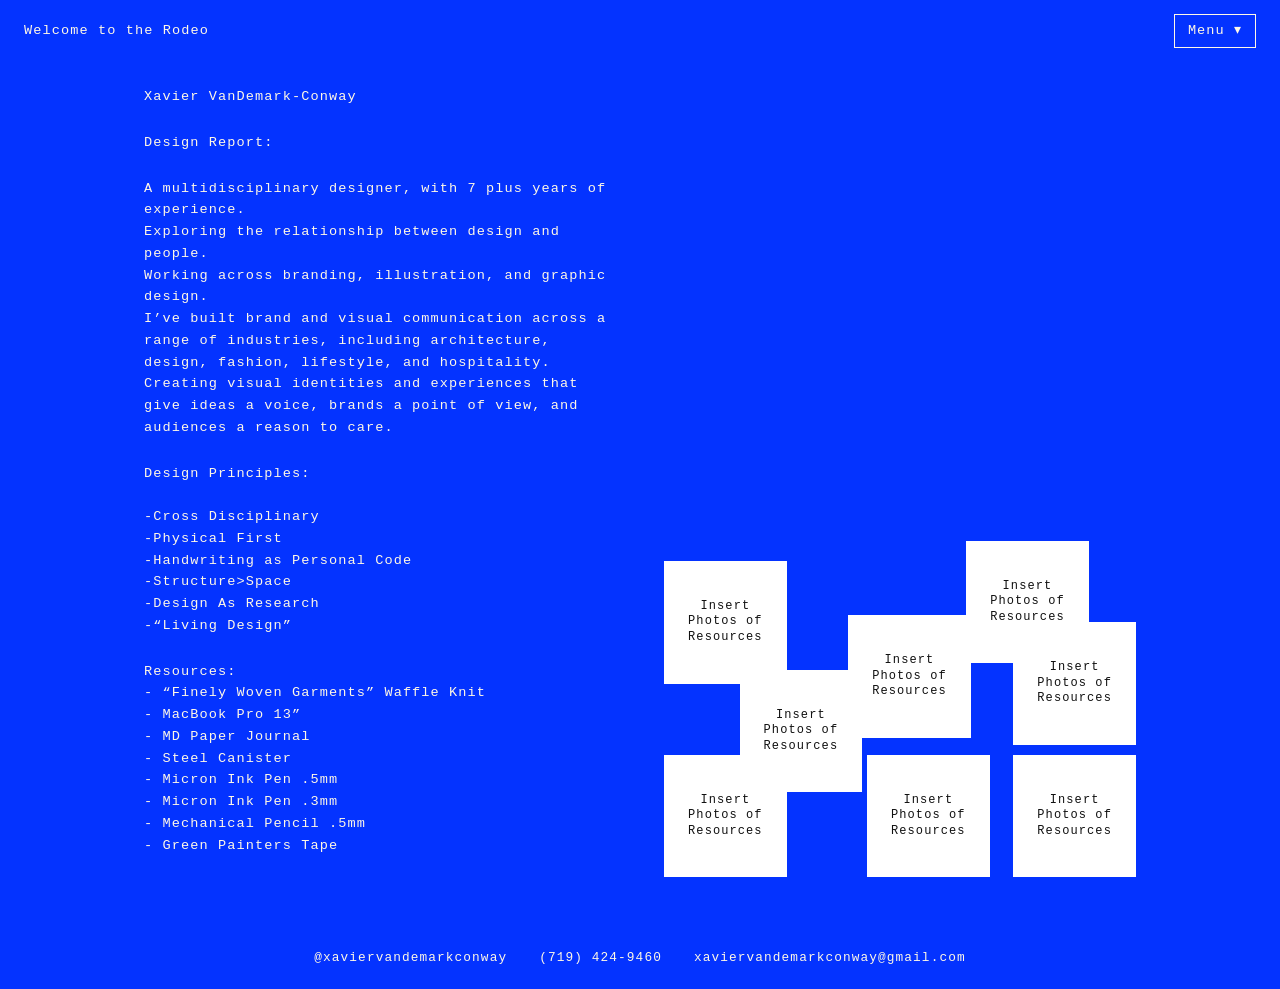
==== about.html @ ca52047f "new design" ====
<!DOCTYPE html>
<html lang="en">
<head>
  <meta charset="UTF-8">
  <meta name="viewport" content="width=device-width, initial-scale=1">
  <title>About — Xavier VanDemark-Conway</title>
  <link rel="stylesheet" href="style.css">
  <style>
    .about { display: grid; grid-template-columns: minmax(0, 1fr) minmax(0, 1fr); gap: 3rem; align-items: end; }
    .about p { margin: 0 0 1.5rem; }
    .cluster { position: relative; aspect-ratio: 375 / 270; }
    .cluster .ph { position: absolute; width: 26%; aspect-ratio: 1; left: var(--x); top: var(--y); }
    @media (max-width: 800px) {
      .about { grid-template-columns: 1fr; }
      .cluster { aspect-ratio: auto; display: grid; grid-template-columns: repeat(2, 1fr); gap: 1rem; }
      .cluster .ph { position: static; width: 100%; }
    }
  </style>
</head>
<body>
  <header>
    <a class="site-title" href="index.html">Welcome to the Rodeo</a>
    <div class="dropdown" id="menu">
      <button class="dropdown-toggle" aria-haspopup="true" aria-expanded="false">Menu ▾</button>
      <ul class="dropdown-menu">
        <li><a href="index.html">Home</a></li>
        <li><a href="about.html">About</a></li>
        <li><a href="mailto:xaviervandemarkconway@gmail.com">Contact</a></li>
      </ul>
    </div>
  </header>

  <main class="page">
    <div class="about">
      <div>
        <p>Xavier VanDemark-Conway</p>
        <p>Design Report:</p>
        <p>
          A multidisciplinary designer, with 7 plus years of experience.<br>
          Exploring the relationship between design and people.<br>
          Working across branding, illustration, and graphic design.<br>
          I’ve built brand and visual communication across a range of industries, including architecture, design, fashion, lifestyle, and hospitality. Creating visual identities and experiences that give ideas a voice, brands a point of view, and audiences a reason to care.
        </p>
        <p>
          Design Principles:<br><br>
          -Cross Disciplinary<br>
          -Physical First<br>
          -Handwriting as Personal Code<br>
          -Structure&gt;Space<br>
          -Design As Research<br>
          -“Living Design”
        </p>
        <p>
          Resources:<br>
          - “Finely Woven Garments” Waffle Knit<br>
          - MacBook Pro 13”<br>
          - MD Paper Journal<br>
          - Steel Canister<br>
          - Micron Ink Pen .5mm<br>
          - Micron Ink Pen .3mm<br>
          - Mechanical Pencil .5mm<br>
          - Green Painters Tape
        </p>
      </div>

      <!-- 8 resource photos. Replace the text with <img src="images/..." alt="..."> and add class "has-media". -->
      <div class="cluster">
        <div class="ph" style="--x:0%;  --y:6%">Insert Photos of Resources</div>
        <div class="ph" style="--x:16%; --y:38%">Insert Photos of Resources</div>
        <div class="ph" style="--x:39%; --y:22%">Insert Photos of Resources</div>
        <div class="ph" style="--x:64%; --y:0%">Insert Photos of Resources</div>
        <div class="ph" style="--x:74%; --y:24%">Insert Photos of Resources</div>
        <div class="ph" style="--x:0%;  --y:63%">Insert Photos of Resources</div>
        <div class="ph" style="--x:43%; --y:63%">Insert Photos of Resources</div>
        <div class="ph" style="--x:74%; --y:63%">Insert Photos of Resources</div>
      </div>
    </div>
  </main>

  <footer>
    <a href="https://instagram.com/xaviervandemarkconway">@xaviervandemarkconway</a>
    <a href="tel:+17194249460">(719) 424-9460</a>
    <a href="mailto:xaviervandemarkconway@gmail.com">xaviervandemarkconway@gmail.com</a>
  </footer>
  <script src="menu.js"></script>
</body>
</html>
---- style.css ----
:root { --blue:#0433ff; --cream:#fff8e6; --chartreuse:#d1e232; }
* { box-sizing: border-box; }
html, body { margin: 0; }
body {
  min-height: 100vh; display: flex; flex-direction: column;
  background: var(--blue); color: var(--cream);
  font-family: "Andale Mono", "Courier New", ui-monospace, monospace;
  font-size: .85rem; letter-spacing: .08em; line-height: 1.6;
}
a { color: inherit; text-decoration: none; transition: color .15s ease; }
a:hover { color: var(--chartreuse); }
:focus-visible { outline: 2px solid var(--cream); outline-offset: 3px; }
.back { display: inline-block; padding: 1.5rem 2rem 0; }
.page { flex: 1; width: 100%; max-width: 66rem; margin: 0 auto; padding: 1.5rem 2rem 3rem; }
footer {
  display: flex; flex-wrap: wrap; gap: .5rem 2rem; justify-content: center;
  padding: 1.25rem 1.5rem; font-size: .8rem;
}
/* white photo boxes / placeholders */
.ph {
  background: #fff; color: #111; overflow: hidden;
  display: flex; align-items: center; justify-content: center;
  text-align: center; padding: .5rem; font-size: .75rem; line-height: 1.3;
}
.ph img, .ph video { width: 100%; height: 100%; object-fit: cover; display: block; }
.ph.has-media { padding: 0; }

/* Header */
header {
  display: flex; align-items: center; justify-content: space-between;
  padding: .9rem 1.5rem; position: relative; z-index: 5;
}
.dropdown { position: relative; }
.dropdown-toggle {
  font: inherit; letter-spacing: inherit; color: var(--cream);
  background: transparent; border: 1px solid var(--cream); border-radius: 0;
  padding: .3rem .8rem; cursor: pointer; transition: color .15s ease, border-color .15s ease;
}
.dropdown-toggle:hover { color: var(--chartreuse); border-color: var(--chartreuse); }
.dropdown-menu {
  display: none; position: absolute; right: 0; top: calc(100% + 6px);
  min-width: 10rem; margin: 0; padding: .4rem 0; list-style: none;
  background: var(--blue); border: 1px solid var(--cream); z-index: 10;
}
.dropdown.open .dropdown-menu { display: block; }
.dropdown-menu a { display: block; padding: .35rem .9rem; }
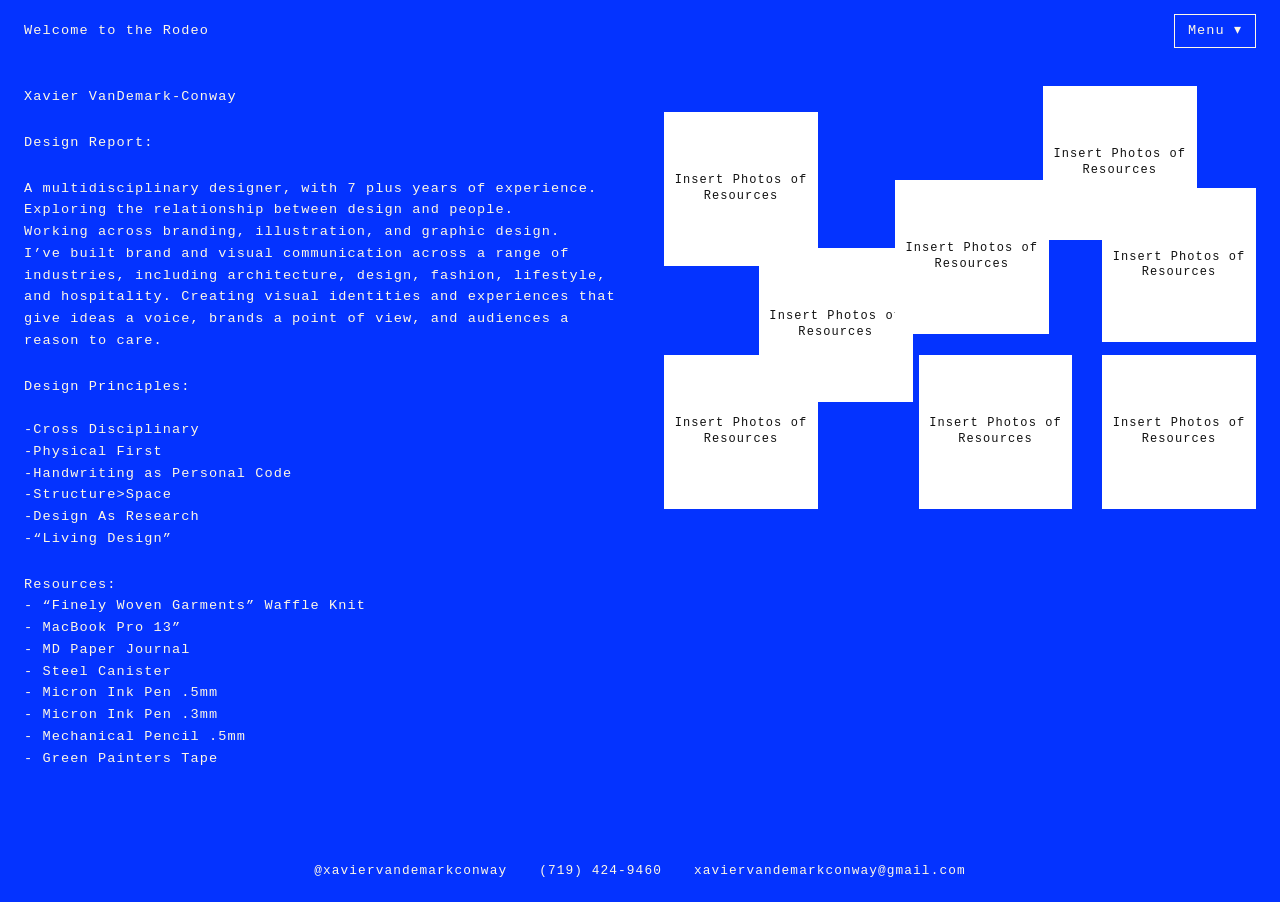
==== commit b9532c4d: "first try" ====
--- a/about.html
+++ b/about.html
@@ -6,10 +6,10 @@
   <title>About — Xavier VanDemark-Conway</title>
   <link rel="stylesheet" href="style.css">
   <style>
-    .about { display: grid; grid-template-columns: minmax(0, 1fr) minmax(0, 1fr); gap: 3rem; align-items: end; }
-    .about p { margin: 0 0 1.5rem; }
+    .about { display: grid; grid-template-columns: minmax(0, 1fr) minmax(0, 1fr); gap: 3rem; align-items: start; }    .about p { margin: 0 0 1.5rem; }
     .cluster { position: relative; aspect-ratio: 375 / 270; }
     .cluster .ph { position: absolute; width: 26%; aspect-ratio: 1; left: var(--x); top: var(--y); }
+    .page { max-width: none; padding-left: 1.5rem; padding-right: 1.5rem; }
     @media (max-width: 800px) {
       .about { grid-template-columns: 1fr; }
       .cluster { aspect-ratio: auto; display: grid; grid-template-columns: repeat(2, 1fr); gap: 1rem; }
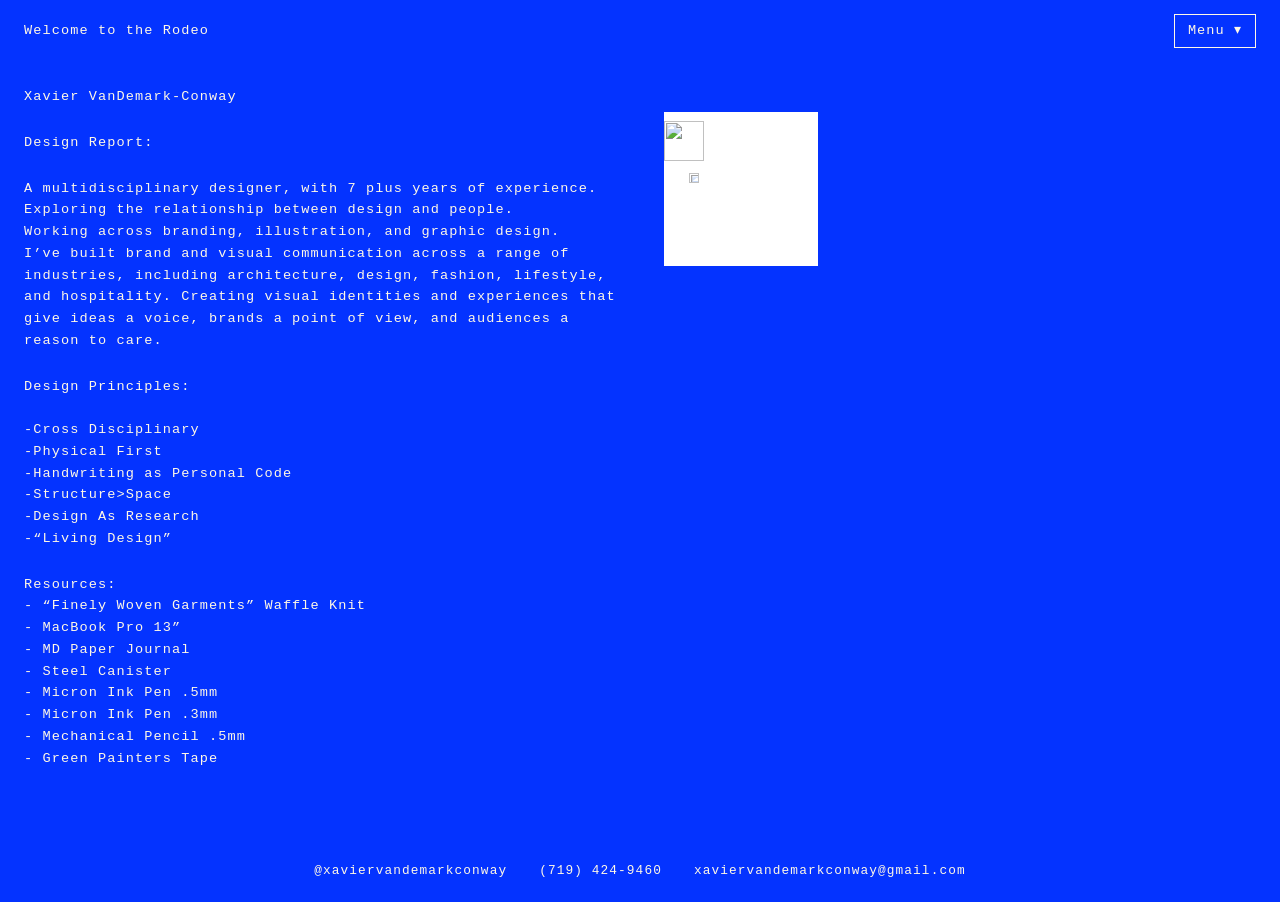
==== commit 4bfc3e1b: "first try" ====
--- a/about.html
+++ b/about.html
@@ -65,14 +65,13 @@
 
       <!-- 8 resource photos. Replace the text with <img src="images/..." alt="..."> and add class "has-media". -->
       <div class="cluster">
-        <div class="ph" style="--x:0%;  --y:6%">Insert Photos of Resources</div>
-        <div class="ph" style="--x:16%; --y:38%">Insert Photos of Resources</div>
-        <div class="ph" style="--x:39%; --y:22%">Insert Photos of Resources</div>
-        <div class="ph" style="--x:64%; --y:0%">Insert Photos of Resources</div>
-        <div class="ph" style="--x:74%; --y:24%">Insert Photos of Resources</div>
-        <div class="ph" style="--x:0%;  --y:63%">Insert Photos of Resources</div>
-        <div class="ph" style="--x:43%; --y:63%">Insert Photos of Resources</div>
-        <div class="ph" style="--x:74%; --y:63%">Insert Photos of Resources</div>
+        <div class="ph" style="--x:0%;  --y:6%"><div class="ph has-media" style="--x:0%; --y:6%"><img src="static/IMG_2285.jpeg"></div>
+        <div class="ph" style="--x:16%; --y:38%"><div class="ph has-media" style="--x:0%; --y:6%"><img src="static/IMG_2287.jpeg"></div>
+        <div class="ph" style="--x:39%; --y:22%"><div class="ph has-media" style="--x:0%; --y:6%"><img src="static/IMG_2290.jpeg"></div>
+        <div class="ph" style="--x:64%; --y:0%"><div class="ph has-media" style="--x:0%; --y:6%"><img src="static/IMG_2291.jpeg"></div>
+        <div class="ph" style="--x:74%; --y:24%"><div class="ph has-media" style="--x:0%; --y:6%"><img src="static/IMG_2293.jpeg"></div>
+        <div class="ph" style="--x:0%;  --y:63%"><div class="ph has-media" style="--x:0%; --y:6%"><img src="static/IMG_2294.jpeg"></div>
+        <div class="ph" style="--x:43%; --y:63%"><div class="ph has-media" style="--x:0%; --y:6%"><img src="static/IMG_2297.jpeg"></div>
       </div>
     </div>
   </main>
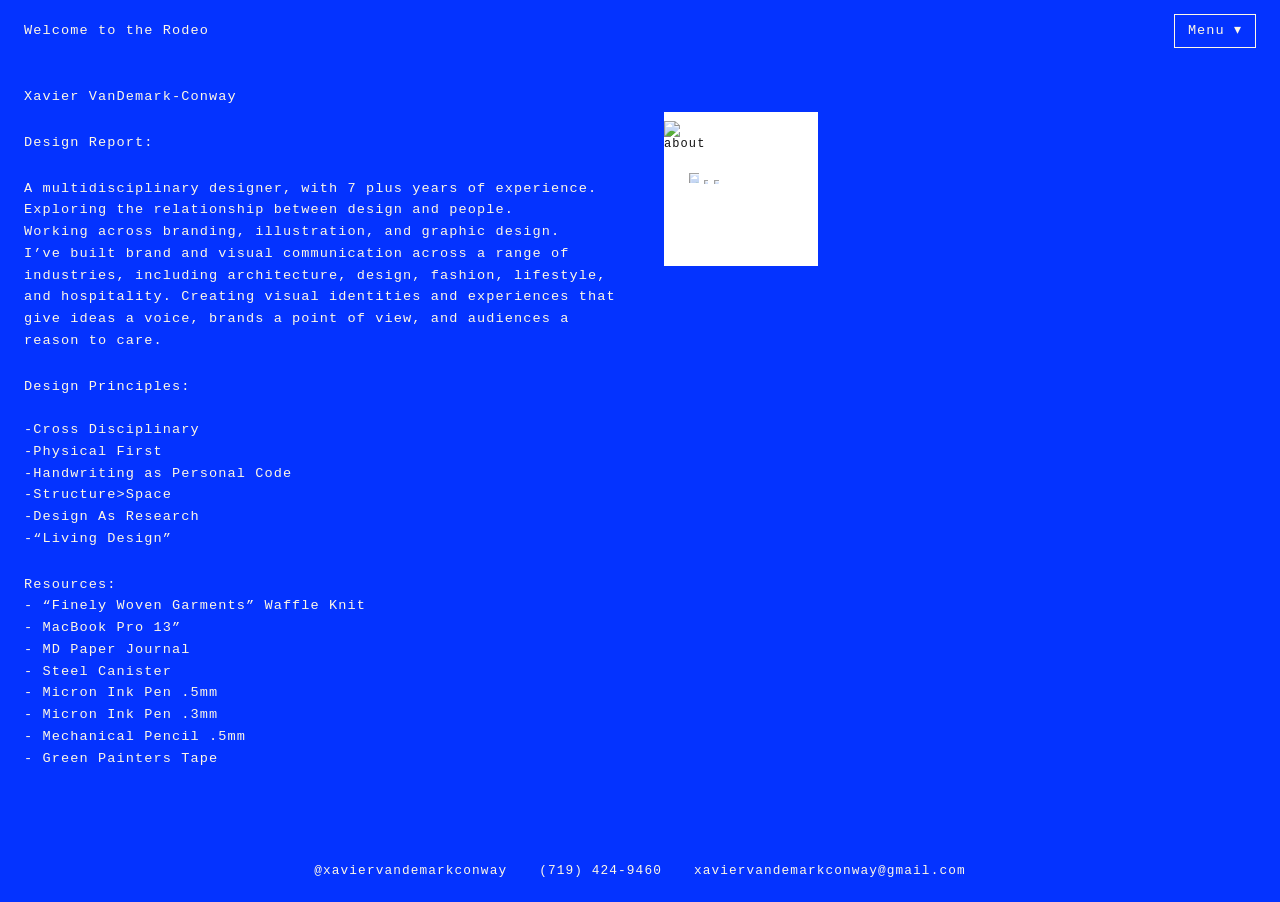
==== commit 891e1665: "first try" ====
--- a/about.html
+++ b/about.html
@@ -65,13 +65,13 @@
 
       <!-- 8 resource photos. Replace the text with <img src="images/..." alt="..."> and add class "has-media". -->
       <div class="cluster">
-        <div class="ph" style="--x:0%;  --y:6%"><div class="ph has-media" style="--x:0%; --y:6%"><img src="static/IMG_2285.jpeg"></div>
-        <div class="ph" style="--x:16%; --y:38%"><div class="ph has-media" style="--x:0%; --y:6%"><img src="static/IMG_2287.jpeg"></div>
-        <div class="ph" style="--x:39%; --y:22%"><div class="ph has-media" style="--x:0%; --y:6%"><img src="static/IMG_2290.jpeg"></div>
-        <div class="ph" style="--x:64%; --y:0%"><div class="ph has-media" style="--x:0%; --y:6%"><img src="static/IMG_2291.jpeg"></div>
-        <div class="ph" style="--x:74%; --y:24%"><div class="ph has-media" style="--x:0%; --y:6%"><img src="static/IMG_2293.jpeg"></div>
-        <div class="ph" style="--x:0%;  --y:63%"><div class="ph has-media" style="--x:0%; --y:6%"><img src="static/IMG_2294.jpeg"></div>
-        <div class="ph" style="--x:43%; --y:63%"><div class="ph has-media" style="--x:0%; --y:6%"><img src="static/IMG_2297.jpeg"></div>
+        <div class="ph" style="--x:0%;  --y:6%"><div class="ph has-media" style="--x:0%; --y:6%"><img src="static/IMG_2285.jpeg" alt="aboutImage"></div>
+        <div class="ph" style="--x:16%; --y:38%"><div class="ph has-media" style="--x:0%; --y:6%"><img src="static/IMG_2287.jpeg" alt="aboutImage"></div>
+        <div class="ph" style="--x:39%; --y:22%"><div class="ph has-media" style="--x:0%; --y:6%"><img src="static/IMG_2290.jpeg" alt="aboutImage"></div>
+        <div class="ph" style="--x:64%; --y:0%"><div class="ph has-media" style="--x:0%; --y:6%"><img src="static/IMG_2291.jpeg" alt="aboutImage"></div>
+        <div class="ph" style="--x:74%; --y:24%"><div class="ph has-media" style="--x:0%; --y:6%"><img src="static/IMG_2293.jpeg" alt="aboutImage"></div>
+        <div class="ph" style="--x:0%;  --y:63%"><div class="ph has-media" style="--x:0%; --y:6%"><img src="static/IMG_2294.jpeg" alt="aboutImage"></div>
+        <div class="ph" style="--x:43%; --y:63%"><div class="ph has-media" style="--x:0%; --y:6%"><img src="static/IMG_2297.jpeg" alt="aboutImage"></div>
       </div>
     </div>
   </main>
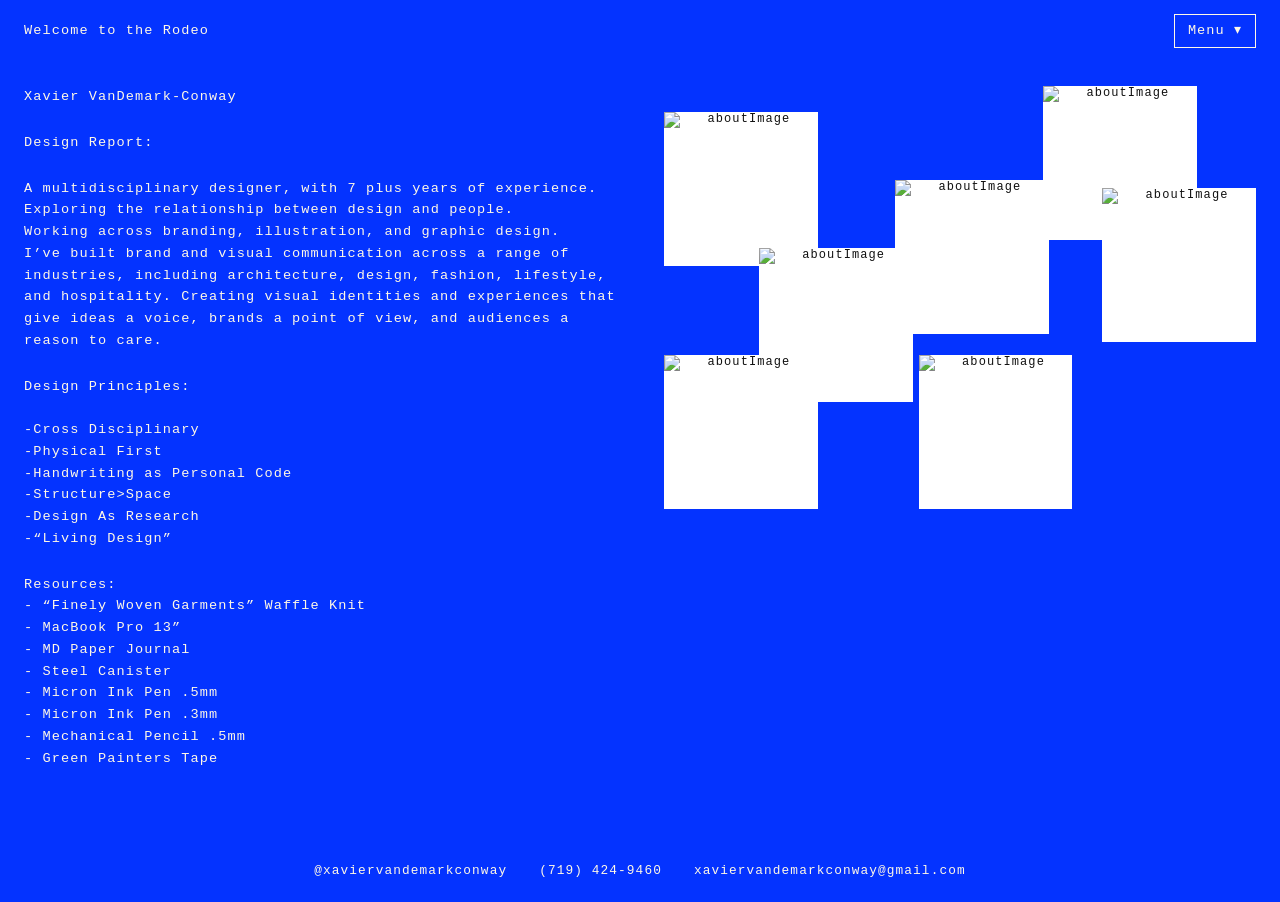
==== commit b24d01e8: "first try" ====
--- a/about.html
+++ b/about.html
@@ -65,13 +65,13 @@
 
       <!-- 8 resource photos. Replace the text with <img src="images/..." alt="..."> and add class "has-media". -->
       <div class="cluster">
-        <div class="ph" style="--x:0%;  --y:6%"><div class="ph has-media" style="--x:0%; --y:6%"><img src="static/IMG_2285.jpeg" alt="aboutImage"></div>
-        <div class="ph" style="--x:16%; --y:38%"><div class="ph has-media" style="--x:0%; --y:6%"><img src="static/IMG_2287.jpeg" alt="aboutImage"></div>
-        <div class="ph" style="--x:39%; --y:22%"><div class="ph has-media" style="--x:0%; --y:6%"><img src="static/IMG_2290.jpeg" alt="aboutImage"></div>
-        <div class="ph" style="--x:64%; --y:0%"><div class="ph has-media" style="--x:0%; --y:6%"><img src="static/IMG_2291.jpeg" alt="aboutImage"></div>
-        <div class="ph" style="--x:74%; --y:24%"><div class="ph has-media" style="--x:0%; --y:6%"><img src="static/IMG_2293.jpeg" alt="aboutImage"></div>
-        <div class="ph" style="--x:0%;  --y:63%"><div class="ph has-media" style="--x:0%; --y:6%"><img src="static/IMG_2294.jpeg" alt="aboutImage"></div>
-        <div class="ph" style="--x:43%; --y:63%"><div class="ph has-media" style="--x:0%; --y:6%"><img src="static/IMG_2297.jpeg" alt="aboutImage"></div>
+        <div class="ph has-media" style="--x:0%;  --y:6%"><img src="static/IMG_2285.jpeg" alt="aboutImage"></div>
+        <div class="ph has-media" style="--x:16%; --y:38%"><img src="static/IMG_2287.jpeg" alt="aboutImage"></div>
+        <div class="ph has-media" style="--x:39%; --y:22%"><img src="static/IMG_2290.jpeg" alt="aboutImage"></div>
+        <div class="ph has-media" style="--x:64%; --y:0%"><img src="static/IMG_2291.jpeg" alt="aboutImage"></div>
+        <div class="ph has-media" style="--x:74%; --y:24%"><img src="static/IMG_2293.jpeg" alt="aboutImage"></div>
+        <div class="ph has-media" style="--x:0%;  --y:63%"><img src="static/IMG_2294.jpeg" alt="aboutImage"></div>
+        <div class="ph has-media" style="--x:43%; --y:63%"><img src="static/IMG_2297.jpeg" alt="aboutImage"></div>
       </div>
     </div>
   </main>
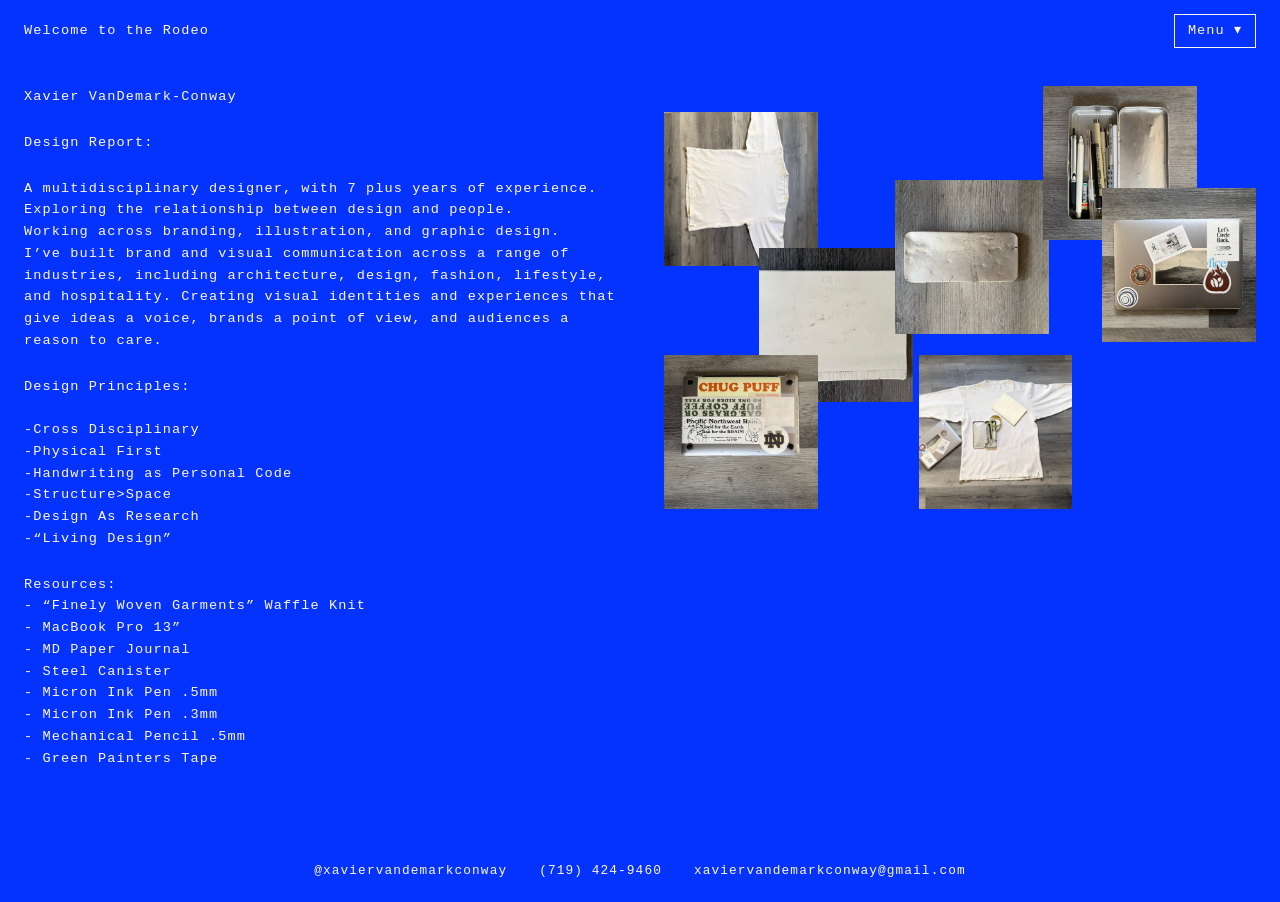
==== commit 0620eb69: "first try" ====
--- a/about.html
+++ b/about.html
@@ -65,13 +65,13 @@
 
       <!-- 8 resource photos. Replace the text with <img src="images/..." alt="..."> and add class "has-media". -->
       <div class="cluster">
-        <div class="ph has-media" style="--x:0%;  --y:6%"><img src="static/IMG_2285.jpeg" alt="aboutImage"></div>
-        <div class="ph has-media" style="--x:16%; --y:38%"><img src="static/IMG_2287.jpeg" alt="aboutImage"></div>
-        <div class="ph has-media" style="--x:39%; --y:22%"><img src="static/IMG_2290.jpeg" alt="aboutImage"></div>
-        <div class="ph has-media" style="--x:64%; --y:0%"><img src="static/IMG_2291.jpeg" alt="aboutImage"></div>
-        <div class="ph has-media" style="--x:74%; --y:24%"><img src="static/IMG_2293.jpeg" alt="aboutImage"></div>
-        <div class="ph has-media" style="--x:0%;  --y:63%"><img src="static/IMG_2294.jpeg" alt="aboutImage"></div>
-        <div class="ph has-media" style="--x:43%; --y:63%"><img src="static/IMG_2297.jpeg" alt="aboutImage"></div>
+        <div class="ph has-media" style="--x:0%;  --y:6%"><img src="static/about/IMG_2285.jpeg" alt="aboutImage"></div>
+        <div class="ph has-media" style="--x:16%; --y:38%"><img src="static/about/IMG_2287.jpeg" alt="aboutImage"></div>
+        <div class="ph has-media" style="--x:39%; --y:22%"><img src="static/about/IMG_2290.jpeg" alt="aboutImage"></div>
+        <div class="ph has-media" style="--x:64%; --y:0%"><img src="static/about/IMG_2291.jpeg" alt="aboutImage"></div>
+        <div class="ph has-media" style="--x:74%; --y:24%"><img src="static/about/IMG_2293.jpeg" alt="aboutImage"></div>
+        <div class="ph has-media" style="--x:0%;  --y:63%"><img src="static/about/IMG_2294.jpeg" alt="aboutImage"></div>
+        <div class="ph has-media" style="--x:43%; --y:63%"><img src="static/about/IMG_2297.jpeg" alt="aboutImage"></div>
       </div>
     </div>
   </main>
